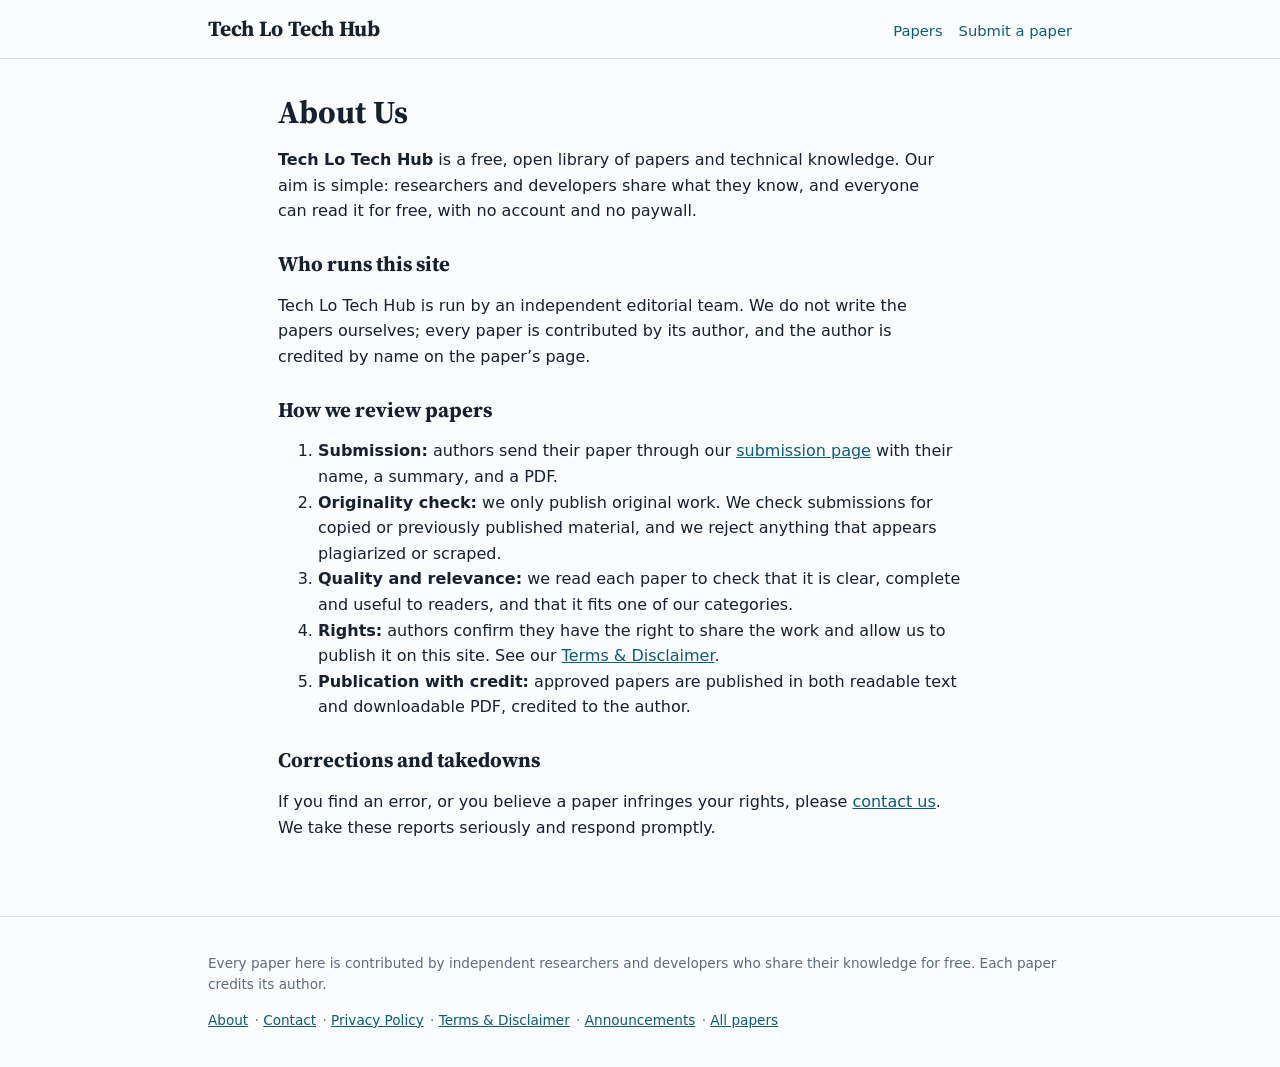
==== about.html @ 7337fb99 "Add files via upload" ====
<!DOCTYPE html><html lang="en"><head><meta charset="utf-8">
<meta name="viewport" content="width=device-width, initial-scale=1, viewport-fit=cover">
<title>About Us · Tech Lo Tech Hub</title><meta name="description" content="Who runs Tech Lo Tech Hub and how papers are reviewed before they are published.">
<link href="https://fonts.googleapis.com/css2?family=Source+Serif+4:ital,wght@0,400;0,700;1,400&display=swap" rel="stylesheet">
<link rel="stylesheet" href="css/style.css?v=4"></head><body>
<header class="top"><div class="wrap"><a class="site-name" href="index.html">Tech Lo Tech Hub</a><nav><a href="index.html">Papers</a><a href="submit.html">Submit a paper</a></nav></div></header>
<main class="wrap prose"><h1>About Us</h1>
<p><strong>Tech Lo Tech Hub</strong> is a free, open library of papers and technical knowledge. Our aim is simple: researchers and developers share what they know, and everyone can read it for free, with no account and no paywall.</p>
<h2>Who runs this site</h2>
<p>Tech Lo Tech Hub is run by an independent editorial team. We do not write the papers ourselves; every paper is contributed by its author, and the author is credited by name on the paper’s page.</p>
<h2>How we review papers</h2>
<ol>
<li><strong>Submission:</strong> authors send their paper through our <a href="submit.html">submission page</a> with their name, a summary, and a PDF.</li>
<li><strong>Originality check:</strong> we only publish original work. We check submissions for copied or previously published material, and we reject anything that appears plagiarized or scraped.</li>
<li><strong>Quality and relevance:</strong> we read each paper to check that it is clear, complete and useful to readers, and that it fits one of our categories.</li>
<li><strong>Rights:</strong> authors confirm they have the right to share the work and allow us to publish it on this site. See our <a href="terms.html">Terms &amp; Disclaimer</a>.</li>
<li><strong>Publication with credit:</strong> approved papers are published in both readable text and downloadable PDF, credited to the author.</li>
</ol>
<h2>Corrections and takedowns</h2>
<p>If you find an error, or you believe a paper infringes your rights, please <a href="contact.html">contact us</a>. We take these reports seriously and respond promptly.</p></main>
<footer><div class="wrap"><p>Every paper here is contributed by independent researchers and developers who share their knowledge for free. Each paper credits its author.</p><p class="flinks"><a href="about.html">About</a> · <a href="contact.html">Contact</a> · <a href="privacy.html">Privacy Policy</a> · <a href="terms.html">Terms &amp; Disclaimer</a> · <a href="announcements.html">Announcements</a> · <a href="archive.html">All papers</a></p></div></footer><script src="js/config.js?v=4"></script><script src="js/announce.js?v=4"></script></body></html>
---- css/style.css ----
:root{--bg:#fbfcfd;--panel:#fff;--ink:#16202e;--mute:#5d6b7c;--line:#d9e0e8;--acc:#0b5d74;--acc2:#e7f2f5;--danger:#b3261e;
 --serif:"Source Serif 4",Georgia,"Times New Roman",serif;--sans:system-ui,-apple-system,"Segoe UI",Roboto,sans-serif;
 box-sizing:border-box;padding-top:env(safe-area-inset-top,0)}
@media (prefers-color-scheme:dark){:root{--bg:#0f151d;--panel:#16202b;--ink:#e6ebf1;--mute:#93a1b2;--line:#2b3846;--acc:#6cc3dc;--acc2:#16303a;--danger:#ff8a80}}
*{box-sizing:border-box}
body{margin:0;background:var(--bg);color:var(--ink);font:16px/1.6 var(--sans)}
a{color:var(--acc)}
:focus-visible{outline:2px solid var(--acc);outline-offset:2px}
.wrap{max-width:900px;margin:0 auto;padding:0 18px}
header.top{border-bottom:1px solid var(--line);padding:14px 0}
header.top .wrap{display:flex;justify-content:space-between;align-items:baseline;gap:12px}
.site-name{font:700 1.35rem var(--serif);color:var(--ink);text-decoration:none}
nav a{margin-left:16px;font-size:.92rem;text-decoration:none}
h1,h2{font-family:var(--serif);line-height:1.2}
.hero{padding:44px 0 20px}
.hero h1{font-size:clamp(2rem,5vw,3rem);margin:0 0 10px;max-width:16em}
.hero p{color:var(--mute);max-width:36em;margin:0}
input,select,textarea,button{font:inherit;color:var(--ink);background:var(--panel);border:1px solid var(--line);border-radius:6px;padding:9px 11px}
input[type=text],input[type=email],input[type=password],input[type=search],select,textarea{width:100%}
button{cursor:pointer}
button.pri{background:var(--acc);border-color:var(--acc);color:var(--bg);font-weight:600}
button.link{border:0;background:none;color:var(--acc);padding:2px 6px}
button.danger{color:var(--danger)}
.cats{display:flex;gap:8px;flex-wrap:wrap;margin:16px 0}
.cat{border-radius:99px;padding:4px 13px;font-size:.9rem}
.cat.on{background:var(--acc);color:var(--bg);border-color:var(--acc)}
.paper{border-top:1px solid var(--line);padding:18px 0}
.paper h2{font-size:1.25rem;margin:0 0 4px}
.paper h2 a{color:var(--ink);text-decoration:none}.paper h2 a:hover{color:var(--acc)}
.meta{color:var(--mute);font-size:.85rem}
.paper p{margin:8px 0 0;max-width:42em}
.tabs{display:flex;gap:6px;margin:20px 0 14px}
.tabs button.on{background:var(--acc2);border-color:var(--acc);color:var(--acc)}
.article{font-family:var(--serif);font-size:1.1rem;line-height:1.75;max-width:40em}
.article p{margin:0 0 1.1em;white-space:pre-wrap;overflow-wrap:anywhere}
.abs{font-family:var(--serif);color:var(--mute);font-style:italic;max-width:40em}
iframe.pdf{width:100%;height:80vh;border:1px solid var(--line);border-radius:6px;background:#fff}
.card{background:var(--panel);border:1px solid var(--line);border-radius:8px;padding:16px;margin:16px 0}
label{display:block;font-size:.85rem;color:var(--mute);margin:12px 0 4px}
.row{display:flex;gap:12px;flex-wrap:wrap}.row>*{flex:1 1 220px}
.err{color:var(--danger);font-size:.9rem}.ok{color:var(--acc);font-size:.9rem}
table{width:100%;border-collapse:collapse;font-size:.92rem}
td,th{text-align:left;padding:8px 6px;border-top:1px solid var(--line);vertical-align:top}
.tbl{overflow-x:auto}
.empty{color:var(--mute);padding:30px 0}
footer{border-top:1px solid var(--line);color:var(--mute);font-size:.85rem;padding:22px 0;margin-top:40px}
.drop{border:2px dashed var(--line);border-radius:8px;padding:16px;text-align:center;color:var(--mute);background:var(--panel);transition:border-color .15s,background .15s}
.drop input{margin-top:10px}
.drop.over{border-color:var(--acc);background:var(--acc2);color:var(--acc)}
.prose{max-width:760px;padding-bottom:20px}
.prose h1{font-size:2rem;margin:34px 0 12px}.prose h2{font-size:1.3rem;margin:28px 0 8px}
.prose p,.prose li{max-width:42em}
.flinks a{margin-right:2px}
.annbar{background:var(--acc);color:var(--bg);display:flex;gap:12px;justify-content:center;align-items:center;flex-wrap:wrap;padding:8px 40px 8px 16px;font-size:.92rem;position:relative;text-align:center}
.annbar a{color:var(--bg);font-weight:700}
.annbar button{position:absolute;right:8px;top:50%;transform:translateY(-50%);background:none;border:0;color:var(--bg);font-size:1.3rem;line-height:1;padding:2px 8px}
.tabs{flex-wrap:wrap}
.review{border:1px solid var(--line);border-left:4px solid var(--acc);background:var(--acc2);padding:12px 16px;border-radius:6px;max-width:40em;margin:16px 0}
.review ul{margin:6px 0;padding:0;list-style:none}.review p{margin:6px 0 0}
.sec{max-width:40em;margin-top:28px}.sec h2{font-size:1.25rem}
pre.cite{white-space:pre-wrap;overflow-wrap:anywhere;background:var(--panel);border:1px solid var(--line);padding:10px;border-radius:6px;font-size:.85rem}
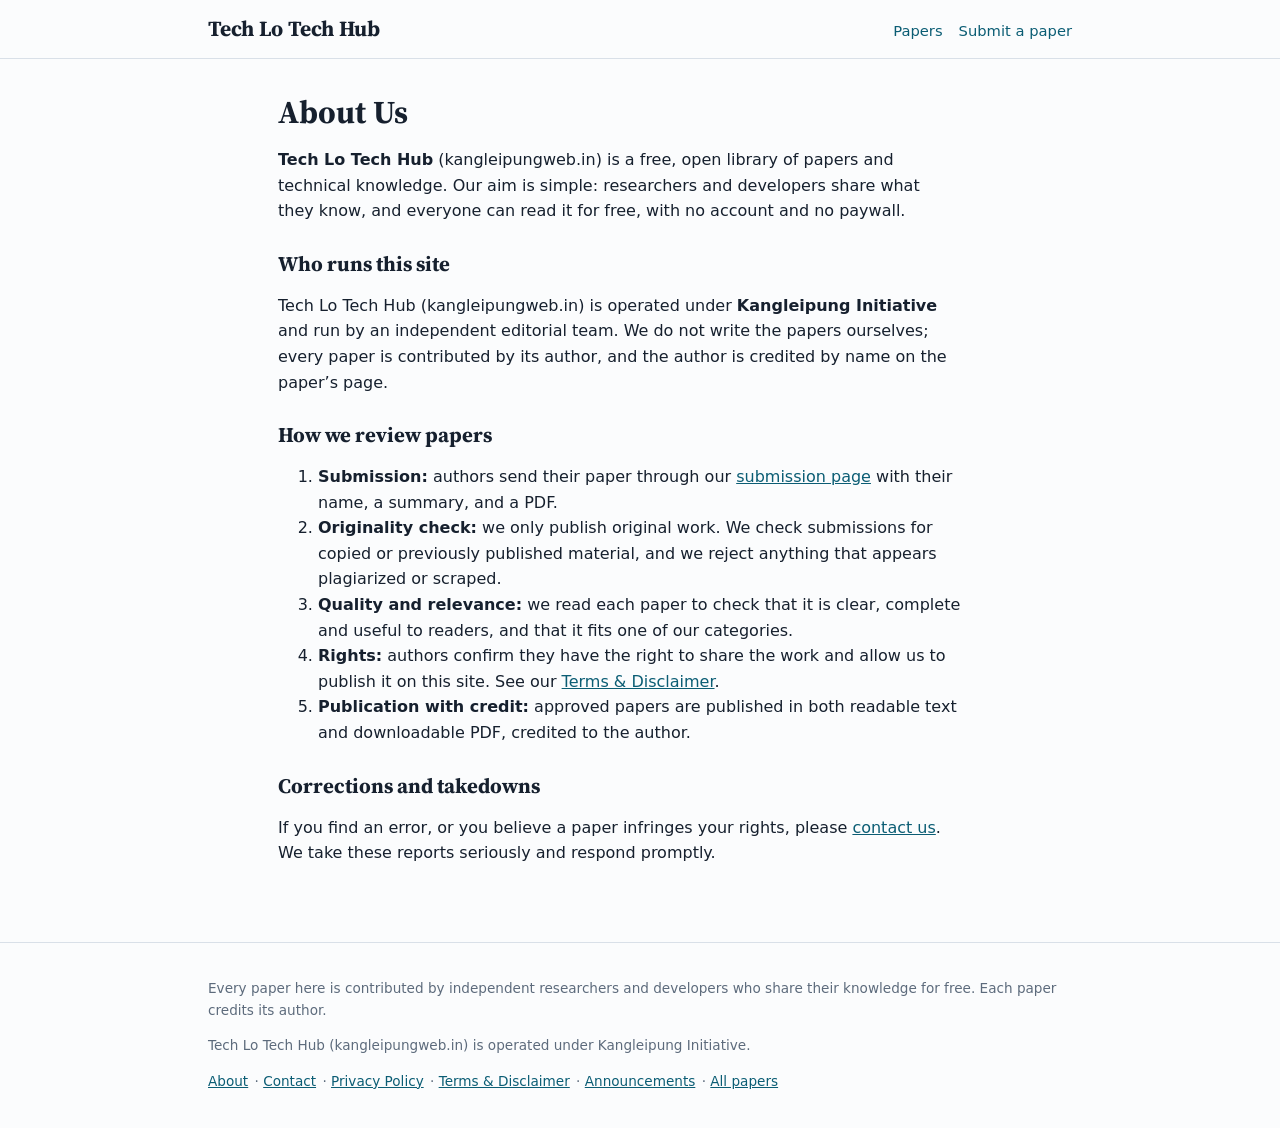
==== commit d7ada28b: "Add files via upload" ====
--- a/about.html
+++ b/about.html
@@ -2,12 +2,12 @@
 <meta name="viewport" content="width=device-width, initial-scale=1, viewport-fit=cover">
 <title>About Us · Tech Lo Tech Hub</title><meta name="description" content="Who runs Tech Lo Tech Hub and how papers are reviewed before they are published.">
 <link href="https://fonts.googleapis.com/css2?family=Source+Serif+4:ital,wght@0,400;0,700;1,400&display=swap" rel="stylesheet">
-<link rel="stylesheet" href="css/style.css?v=4"></head><body>
+<link rel="stylesheet" href="css/style.css?v=5"></head><body>
 <header class="top"><div class="wrap"><a class="site-name" href="index.html">Tech Lo Tech Hub</a><nav><a href="index.html">Papers</a><a href="submit.html">Submit a paper</a></nav></div></header>
 <main class="wrap prose"><h1>About Us</h1>
-<p><strong>Tech Lo Tech Hub</strong> is a free, open library of papers and technical knowledge. Our aim is simple: researchers and developers share what they know, and everyone can read it for free, with no account and no paywall.</p>
+<p><strong>Tech Lo Tech Hub</strong> (kangleipungweb.in) is a free, open library of papers and technical knowledge. Our aim is simple: researchers and developers share what they know, and everyone can read it for free, with no account and no paywall.</p>
 <h2>Who runs this site</h2>
-<p>Tech Lo Tech Hub is run by an independent editorial team. We do not write the papers ourselves; every paper is contributed by its author, and the author is credited by name on the paper’s page.</p>
+<p>Tech Lo Tech Hub (kangleipungweb.in) is operated under <strong>Kangleipung Initiative</strong> and run by an independent editorial team. We do not write the papers ourselves; every paper is contributed by its author, and the author is credited by name on the paper’s page.</p>
 <h2>How we review papers</h2>
 <ol>
 <li><strong>Submission:</strong> authors send their paper through our <a href="submit.html">submission page</a> with their name, a summary, and a PDF.</li>
@@ -18,4 +18,4 @@
 </ol>
 <h2>Corrections and takedowns</h2>
 <p>If you find an error, or you believe a paper infringes your rights, please <a href="contact.html">contact us</a>. We take these reports seriously and respond promptly.</p></main>
-<footer><div class="wrap"><p>Every paper here is contributed by independent researchers and developers who share their knowledge for free. Each paper credits its author.</p><p class="flinks"><a href="about.html">About</a> · <a href="contact.html">Contact</a> · <a href="privacy.html">Privacy Policy</a> · <a href="terms.html">Terms &amp; Disclaimer</a> · <a href="announcements.html">Announcements</a> · <a href="archive.html">All papers</a></p></div></footer><script src="js/config.js?v=4"></script><script src="js/announce.js?v=4"></script></body></html>+<footer><div class="wrap"><p>Every paper here is contributed by independent researchers and developers who share their knowledge for free. Each paper credits its author.</p><p>Tech Lo Tech Hub (kangleipungweb.in) is operated under Kangleipung Initiative.</p><p class="flinks"><a href="about.html">About</a> · <a href="contact.html">Contact</a> · <a href="privacy.html">Privacy Policy</a> · <a href="terms.html">Terms &amp; Disclaimer</a> · <a href="announcements.html">Announcements</a> · <a href="archive.html">All papers</a></p></div></footer><script src="js/config.js?v=5"></script><script src="js/announce.js?v=5"></script></body></html>
